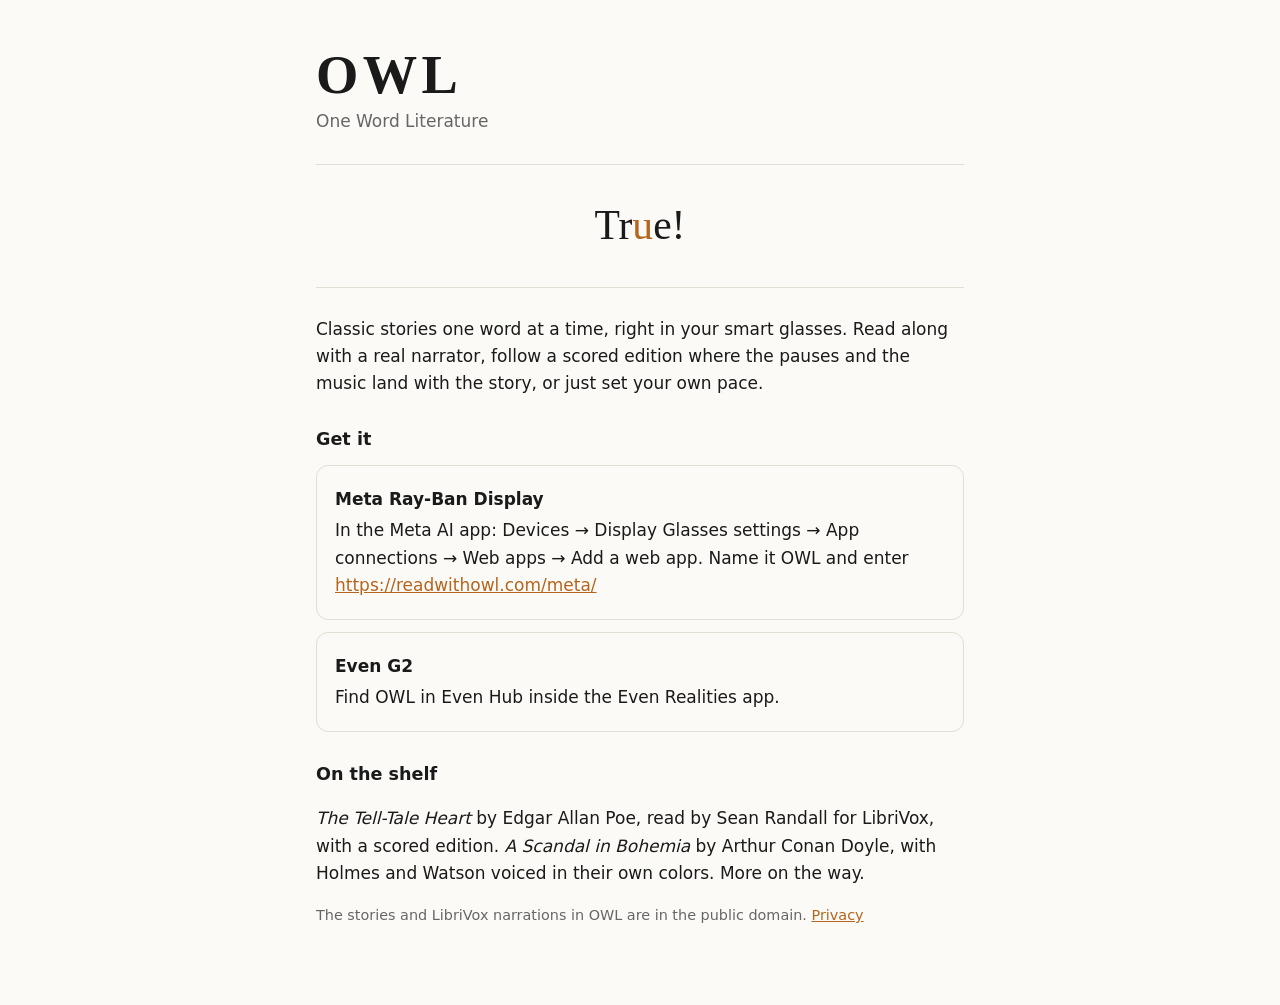
==== index.html @ da5896c0 "OWL site: landing, privacy policy, Meta Ray-Ban Display web app Co-Authored-By: Claude Opus 5.5 <nor" ====
<!doctype html>
<html lang="en">
<head>
<meta charset="utf-8">
<meta name="viewport" content="width=device-width, initial-scale=1">
<title>OWL</title>
<meta name="description" content="One Word Literature: classic stories one word at a time on your smart glasses, with human narration and scored editions.">
<style>
  :root { --ink: #1a1a1a; --muted: #666; --eye: #b5651d; --bg: #fbfaf6; --line: #e2ded3; }
  @media (prefers-color-scheme: dark) { :root { --ink: #eee; --muted: #9a9a9a; --eye: #ffb347; --bg: #111; --line: #2a2a2a; } }
  * { box-sizing: border-box; }
  body { margin: 0; background: var(--bg); color: var(--ink); font: 17px/1.6 system-ui, -apple-system, sans-serif; }
  main { max-width: 680px; margin: 0 auto; padding: 48px 16px 64px; }
  h1 { font: 600 3.4rem/1 Georgia, serif; letter-spacing: .08em; margin: 0; }
  .sub { color: var(--muted); margin: 6px 0 28px; }
  .word { font: 500 2.6rem/1.2 Georgia, serif; text-align: center; padding: 36px 0; border-block: 1px solid var(--line); margin: 0 0 28px; }
  .word b { color: var(--eye); font-weight: inherit; }
  h2 { font-size: 1.1rem; margin: 28px 0 8px; }
  .card { border: 1px solid var(--line); border-radius: 12px; padding: 16px 18px; margin: 12px 0; }
  .card p { margin: 4px 0; }
  a { color: var(--eye); }
  .muted { color: var(--muted); font-size: .9rem; }
</style>
</head>
<body>
<main>
  <h1>OWL</h1>
  <p class="sub">One Word Literature</p>
  <div class="word" aria-label="True!">Tr<b>u</b>e!</div>
  <p>Classic stories one word at a time, right in your smart glasses. Read along with a real narrator, follow a scored edition where the pauses and the music land with the story, or just set your own pace.</p>

  <h2>Get it</h2>
  <div class="card">
    <p><b>Meta Ray-Ban Display</b></p>
    <p>In the Meta AI app: Devices → Display Glasses settings → App connections → Web apps → Add a web app. Name it OWL and enter <a href="meta/">https://readwithowl.com/meta/</a></p>
  </div>
  <div class="card">
    <p><b>Even G2</b></p>
    <p>Find OWL in Even Hub inside the Even Realities app.</p>
  </div>

  <h2>On the shelf</h2>
  <p><i>The Tell-Tale Heart</i> by Edgar Allan Poe, read by Sean Randall for LibriVox, with a scored edition. <i>A Scandal in Bohemia</i> by Arthur Conan Doyle, with Holmes and Watson voiced in their own colors. More on the way.</p>

  <p class="muted">The stories and LibriVox narrations in OWL are in the public domain. <a href="privacy.html">Privacy</a></p>
</main>
</body>
</html>
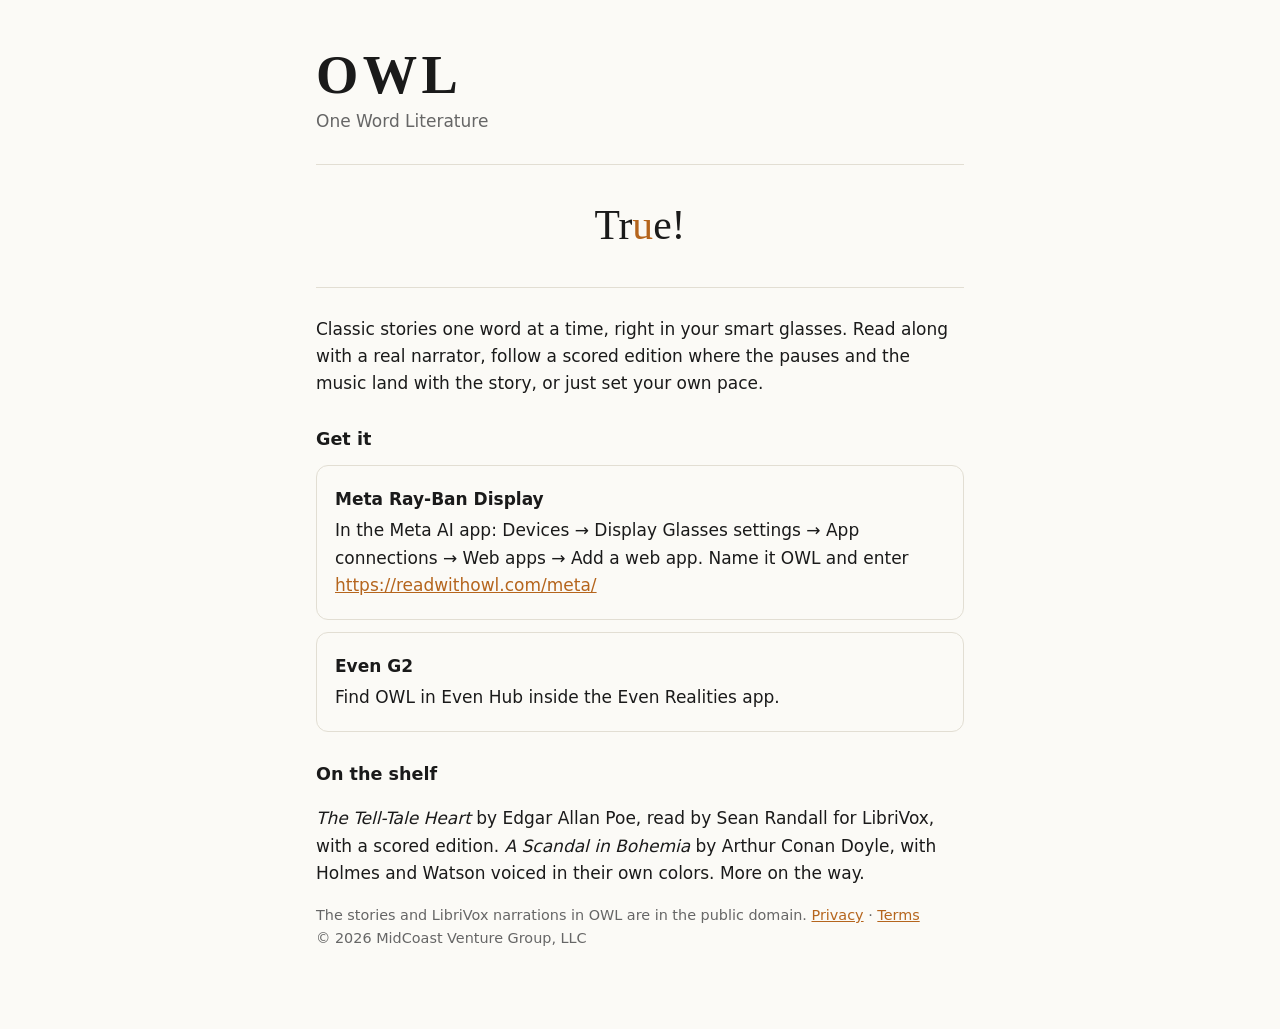
==== commit 6ec0fb7f: "Add terms of use and copyright footer Co-Authored-By: Claude Opus 5.5 <noreply@anthropic.com>" ====
--- a/index.html
+++ b/index.html
@@ -42,7 +42,7 @@
   <h2>On the shelf</h2>
   <p><i>The Tell-Tale Heart</i> by Edgar Allan Poe, read by Sean Randall for LibriVox, with a scored edition. <i>A Scandal in Bohemia</i> by Arthur Conan Doyle, with Holmes and Watson voiced in their own colors. More on the way.</p>
 
-  <p class="muted">The stories and LibriVox narrations in OWL are in the public domain. <a href="privacy.html">Privacy</a></p>
+  <p class="muted">The stories and LibriVox narrations in OWL are in the public domain. <a href="privacy.html">Privacy</a> · <a href="terms.html">Terms</a><br>© 2026 MidCoast Venture Group, LLC</p>
 </main>
 </body>
 </html>
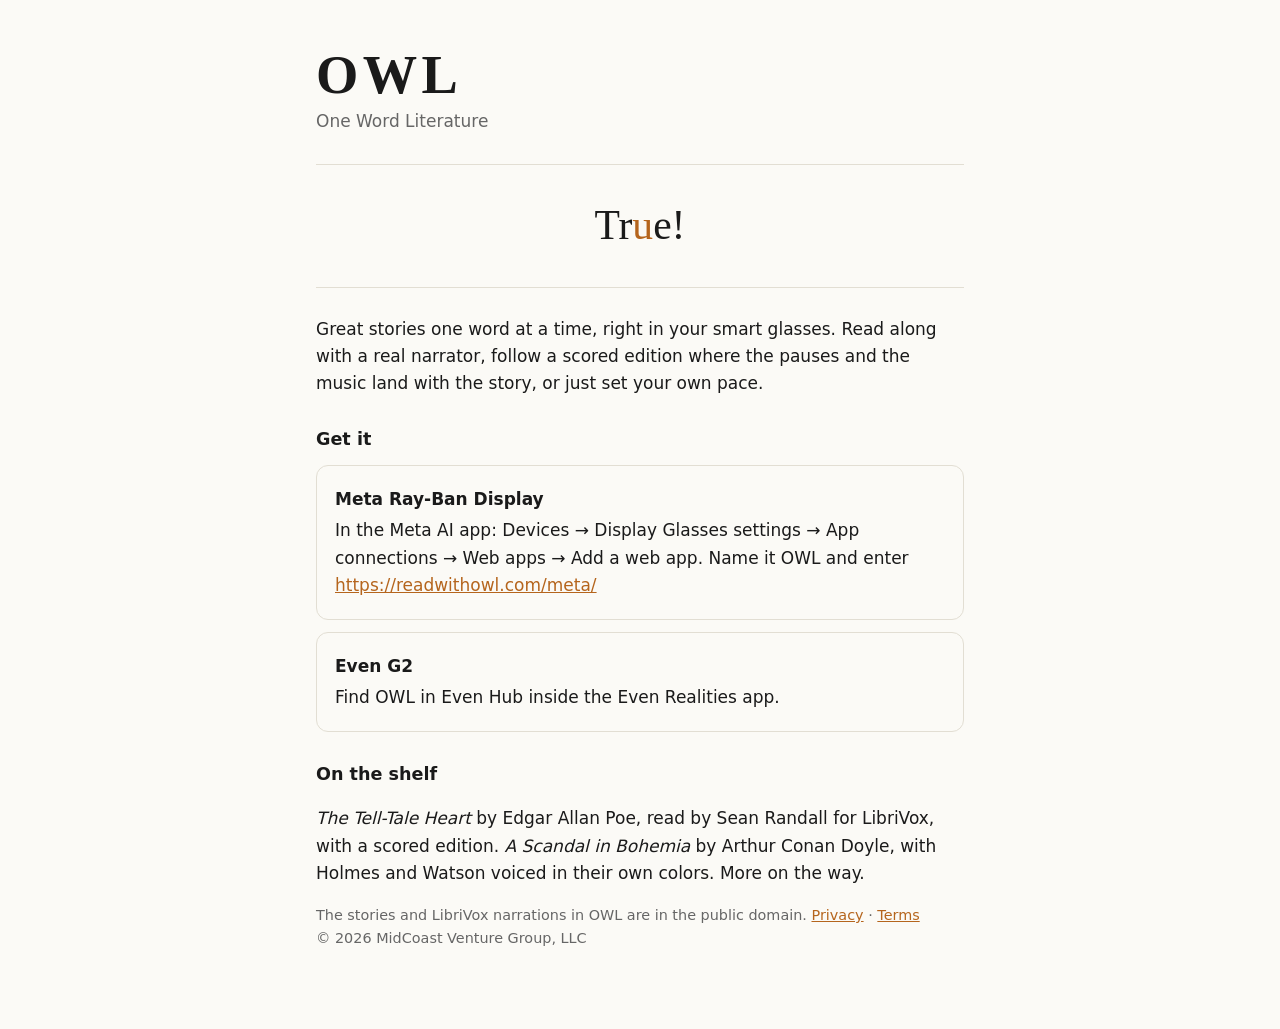
==== commit 153de9ae: "Tagline: great stories, one word at a time Co-Authored-By: Claude Opus 5.5 <noreply@anthropic.com>" ====
--- a/index.html
+++ b/index.html
@@ -4,7 +4,7 @@
 <meta charset="utf-8">
 <meta name="viewport" content="width=device-width, initial-scale=1">
 <title>OWL</title>
-<meta name="description" content="One Word Literature: classic stories one word at a time on your smart glasses, with human narration and scored editions.">
+<meta name="description" content="One Word Literature: great stories one word at a time on your smart glasses, with human narration and scored editions.">
 <style>
   :root { --ink: #1a1a1a; --muted: #666; --eye: #b5651d; --bg: #fbfaf6; --line: #e2ded3; }
   @media (prefers-color-scheme: dark) { :root { --ink: #eee; --muted: #9a9a9a; --eye: #ffb347; --bg: #111; --line: #2a2a2a; } }
@@ -27,7 +27,7 @@
   <h1>OWL</h1>
   <p class="sub">One Word Literature</p>
   <div class="word" aria-label="True!">Tr<b>u</b>e!</div>
-  <p>Classic stories one word at a time, right in your smart glasses. Read along with a real narrator, follow a scored edition where the pauses and the music land with the story, or just set your own pace.</p>
+  <p>Great stories one word at a time, right in your smart glasses. Read along with a real narrator, follow a scored edition where the pauses and the music land with the story, or just set your own pace.</p>
 
   <h2>Get it</h2>
   <div class="card">
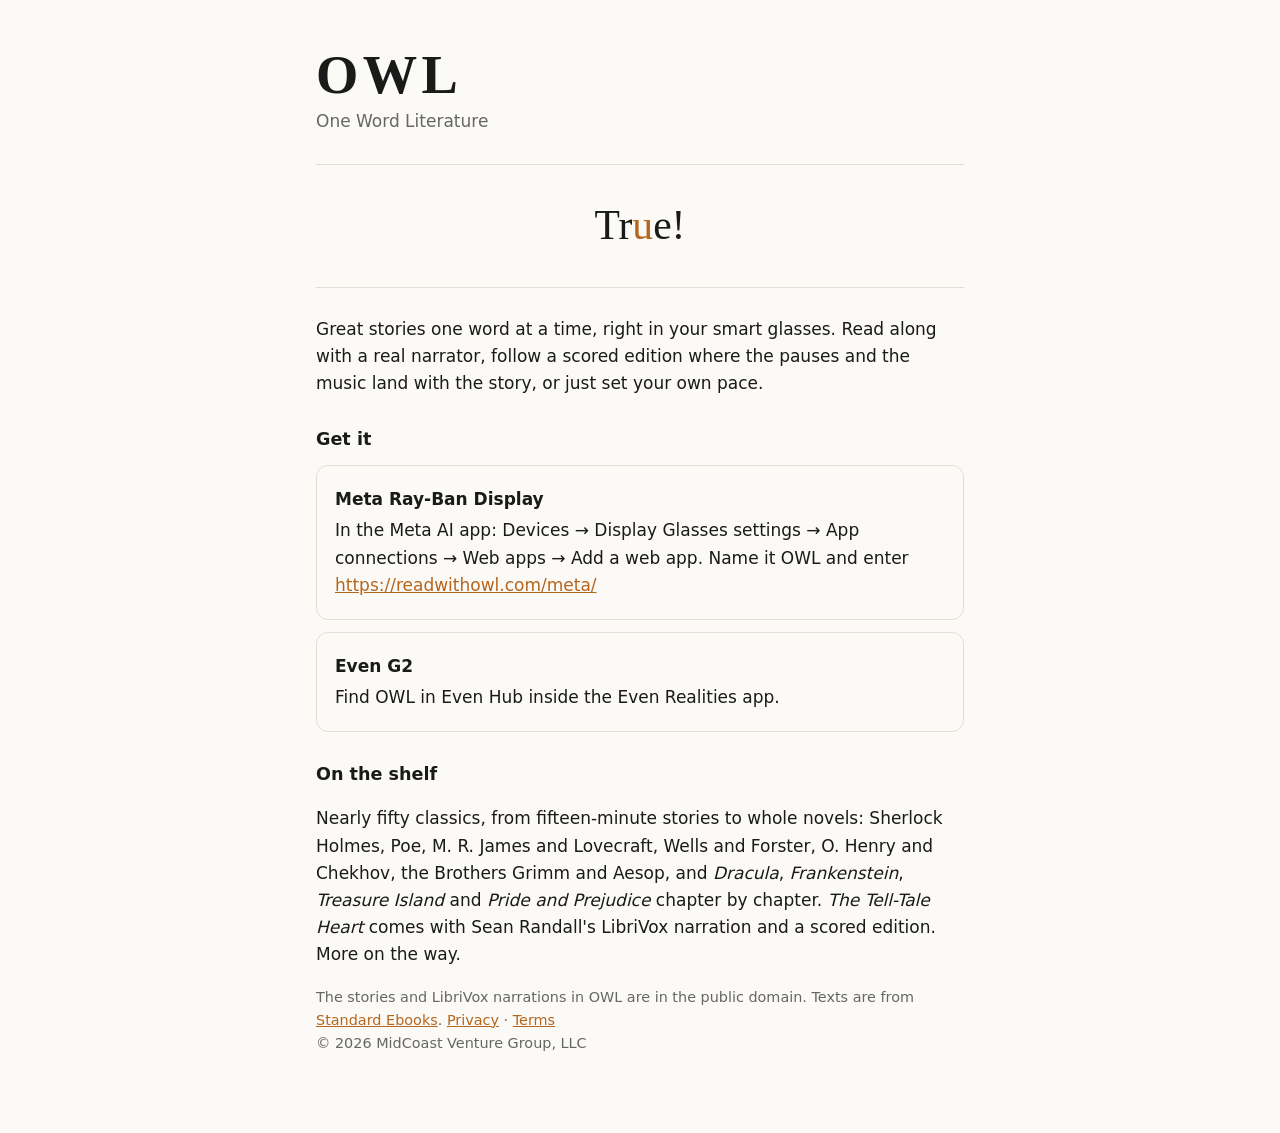
==== commit a7eabb62: "Library: nearly fifty classics, genre shelf, chapters" ====
--- a/index.html
+++ b/index.html
@@ -40,9 +40,9 @@
   </div>
 
   <h2>On the shelf</h2>
-  <p><i>The Tell-Tale Heart</i> by Edgar Allan Poe, read by Sean Randall for LibriVox, with a scored edition. <i>A Scandal in Bohemia</i> by Arthur Conan Doyle, with Holmes and Watson voiced in their own colors. More on the way.</p>
+  <p>Nearly fifty classics, from fifteen-minute stories to whole novels: Sherlock Holmes, Poe, M. R. James and Lovecraft, Wells and Forster, O. Henry and Chekhov, the Brothers Grimm and Aesop, and <i>Dracula</i>, <i>Frankenstein</i>, <i>Treasure Island</i> and <i>Pride and Prejudice</i> chapter by chapter. <i>The Tell-Tale Heart</i> comes with Sean Randall's LibriVox narration and a scored edition. More on the way.</p>
 
-  <p class="muted">The stories and LibriVox narrations in OWL are in the public domain. <a href="privacy.html">Privacy</a> · <a href="terms.html">Terms</a><br>© 2026 MidCoast Venture Group, LLC</p>
+  <p class="muted">The stories and LibriVox narrations in OWL are in the public domain. Texts are from <a href="https://standardebooks.org">Standard Ebooks</a>. <a href="privacy.html">Privacy</a> · <a href="terms.html">Terms</a><br>© 2026 MidCoast Venture Group, LLC</p>
 </main>
 </body>
 </html>
